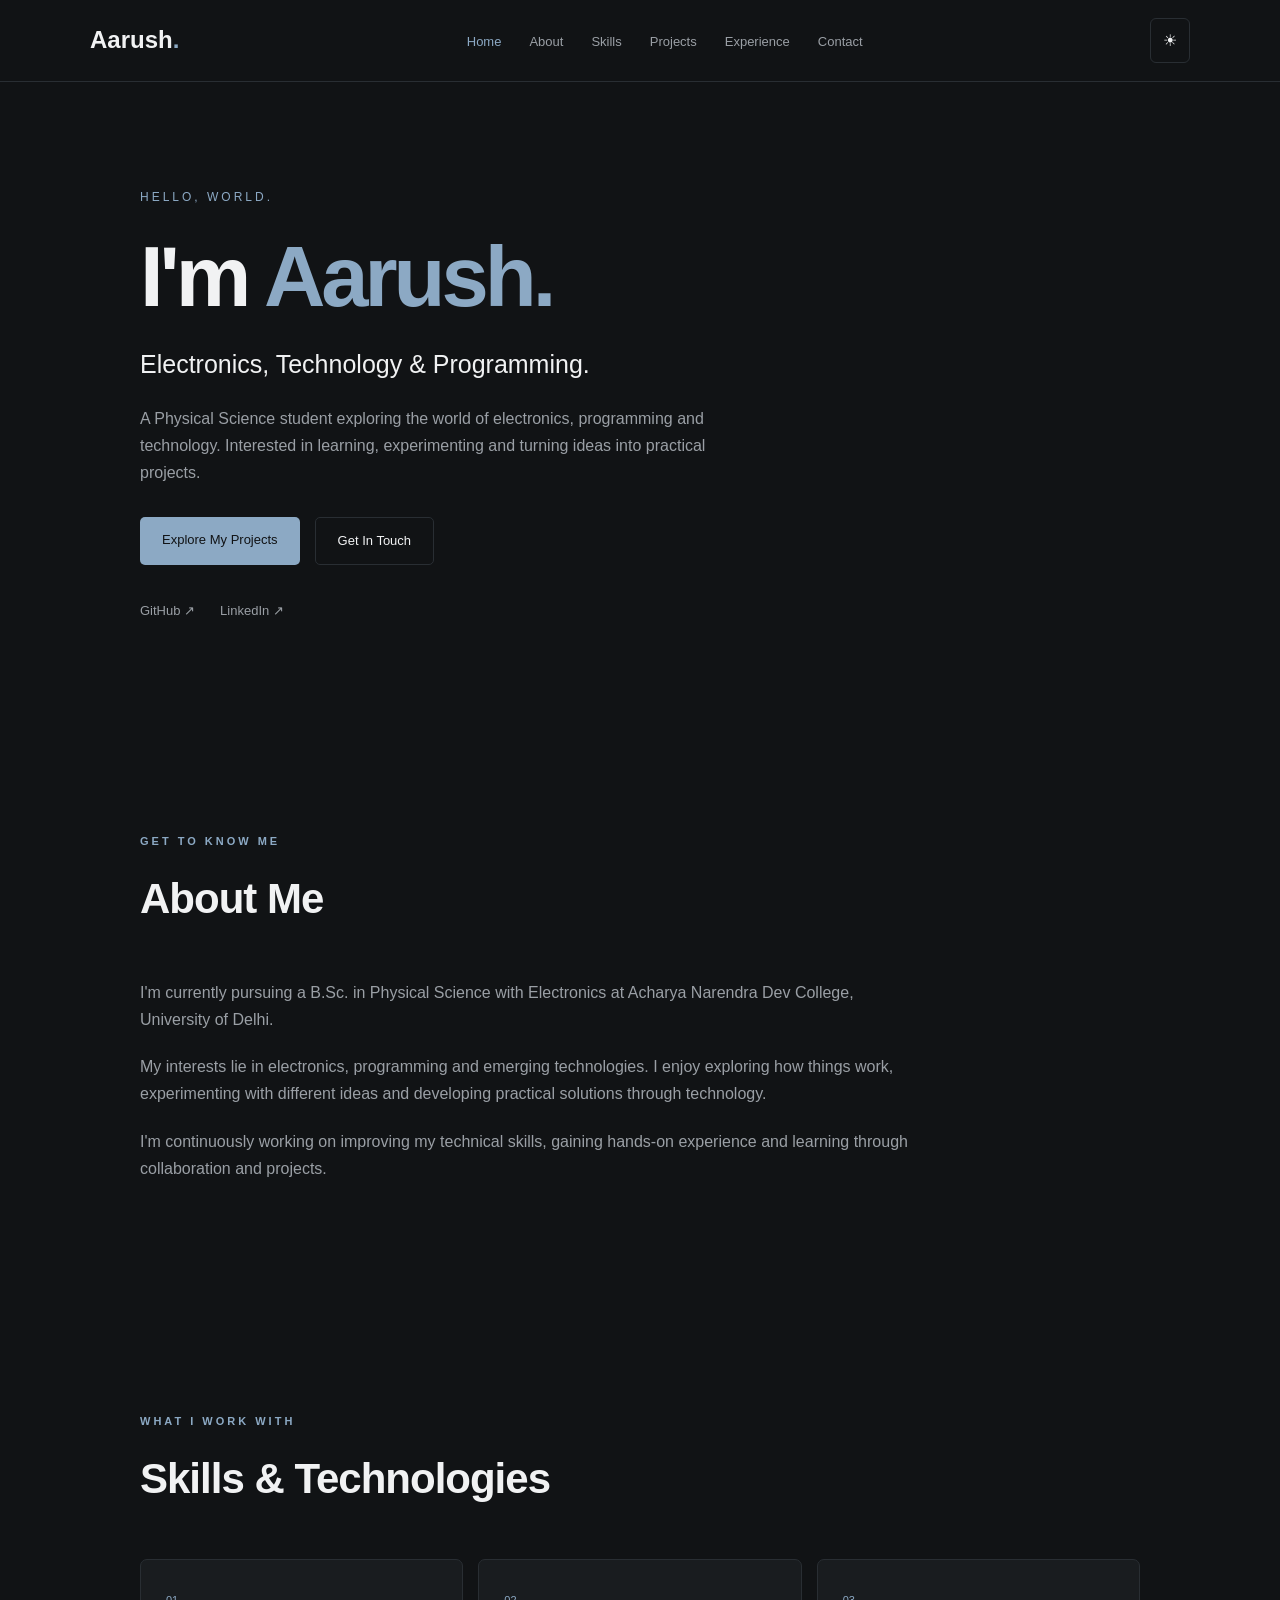
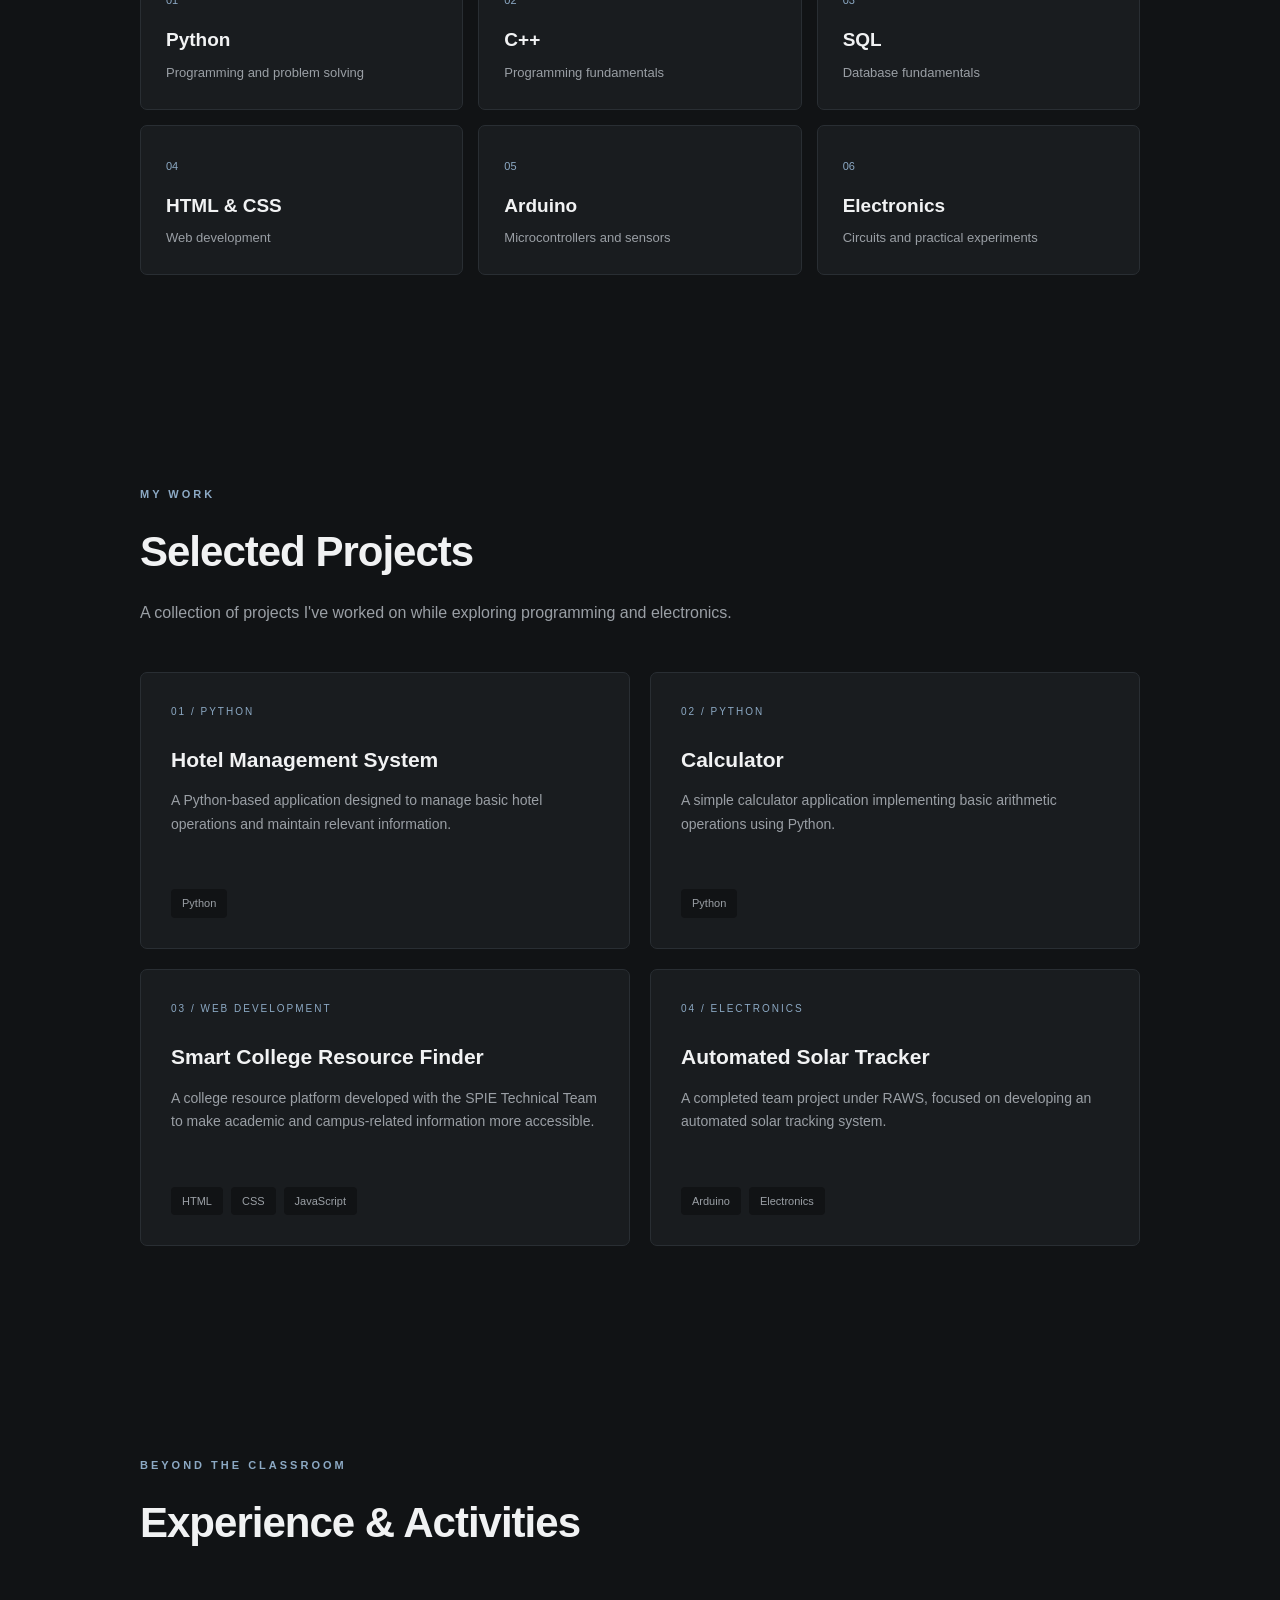
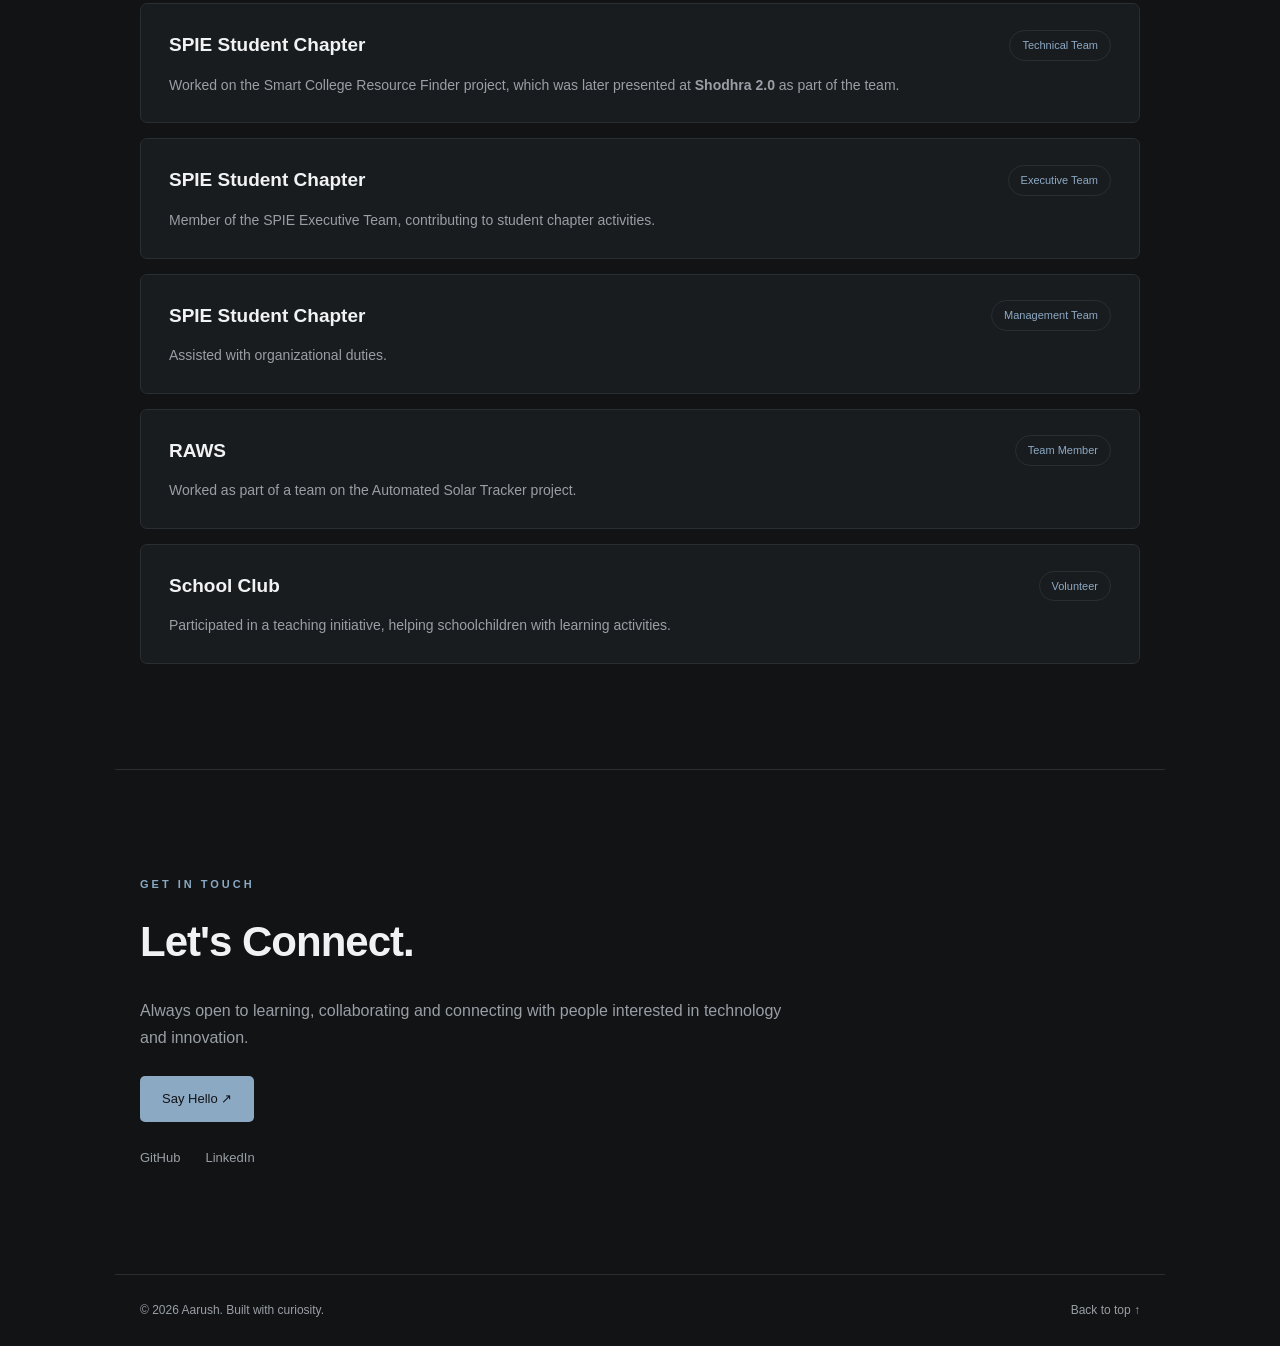
==== index.html @ cb10e786 "Add files via upload" ====
<!DOCTYPE html>
<html lang="en">

<head>
    <meta charset="UTF-8">
    <meta name="viewport" content="width=device-width, initial-scale=1.0">

    <meta name="description" content="Aarush's personal portfolio showcasing projects, skills, and experience in electronics and technology.">

    <title>Aarush | Personal Portfolio</title>

    <link rel="stylesheet" href="style.css">
</head>

<body>

    <!-- NAVIGATION -->
    <header>
        <nav class="navbar">

            <a href="#home" class="logo">Aarush<span>.</span></a>

            <ul class="nav-links" id="nav-links">
                <li><a href="#home">Home</a></li>
                <li><a href="#about">About</a></li>
                <li><a href="#skills">Skills</a></li>
                <li><a href="#projects">Projects</a></li>
                <li><a href="#experience">Experience</a></li>
                <li><a href="#contact">Contact</a></li>
            </ul>

            <div class="nav-actions">

                <button id="theme-toggle" aria-label="Toggle theme">
                    ☀
                </button>

                <button class="menu-toggle" id="menu-toggle"
                    aria-label="Toggle navigation" aria-expanded="false">
                    ☰
                </button>

            </div>

        </nav>
    </header>


    <main>

        <!-- HOME -->
        <section id="home" class="home section">

            <div class="home-content reveal">

                <p class="greeting">HELLO, WORLD.</p>

                <h1>I'm <span>Aarush.</span></h1>

                <h2>Electronics, Technology & Programming.</h2>

                <p class="intro">
                    A Physical Science student exploring the world
                    of electronics, programming and technology.
                    Interested in learning, experimenting and
                    turning ideas into practical projects.
                </p>

                <div class="home-buttons">
                    <a href="#projects" class="btn primary-btn">
                        Explore My Projects
                    </a>

                    <a href="#contact" class="btn secondary-btn">
                        Get In Touch
                    </a>
                </div>

                <div class="social-links">
                    <a href="YOUR_GITHUB_LINK" target="_blank"
                        rel="noopener noreferrer">GitHub ↗</a>

                    <a href="YOUR_LINKEDIN_LINK" target="_blank"
                        rel="noopener noreferrer">LinkedIn ↗</a>
                </div>

            </div>

        </section>


        <!-- ABOUT -->
        <section id="about" class="section">

            <div class="section-heading reveal">
                <p class="section-label">GET TO KNOW ME</p>
                <h2>About Me</h2>
            </div>

            <div class="about-content reveal">

                <p>
                    I'm currently pursuing a B.Sc. in Physical Science
                    with Electronics at Acharya Narendra Dev College,
                    University of Delhi.
                </p>

                <p>
                    My interests lie in electronics, programming and
                    emerging technologies. I enjoy exploring how
                    things work, experimenting with different ideas
                    and developing practical solutions through
                    technology.
                </p>

                <p>
                    I'm continuously working on improving my
                    technical skills, gaining hands-on experience
                    and learning through collaboration and projects.
                </p>

            </div>

        </section>


        <!-- SKILLS -->
        <section id="skills" class="section">

            <div class="section-heading reveal">
                <p class="section-label">WHAT I WORK WITH</p>
                <h2>Skills & Technologies</h2>
            </div>

            <div class="skills-grid reveal">

                <div class="skill-card">
                    <span>01</span>
                    <h3>Python</h3>
                    <p>Programming and problem solving</p>
                </div>

                <div class="skill-card">
                    <span>02</span>
                    <h3>C++</h3>
                    <p>Programming fundamentals</p>
                </div>

                <div class="skill-card">
                    <span>03</span>
                    <h3>SQL</h3>
                    <p>Database fundamentals</p>
                </div>

                <div class="skill-card">
                    <span>04</span>
                    <h3>HTML & CSS</h3>
                    <p>Web development</p>
                </div>

                <div class="skill-card">
                    <span>05</span>
                    <h3>Arduino</h3>
                    <p>Microcontrollers and sensors</p>
                </div>

                <div class="skill-card">
                    <span>06</span>
                    <h3>Electronics</h3>
                    <p>Circuits and practical experiments</p>
                </div>

            </div>

        </section>


        <!-- PROJECTS -->
        <section id="projects" class="section">

            <div class="section-heading reveal">
                <p class="section-label">MY WORK</p>
                <h2>Selected Projects</h2>
                <p class="section-description">
                    A collection of projects I've worked on
                    while exploring programming and electronics.
                </p>
            </div>

            <div class="projects-grid reveal">

                <article class="project-card">

                    <div class="project-number">01 / PYTHON</div>

                    <h3>Hotel Management System</h3>

                    <p>
                        A Python-based application designed to
                        manage basic hotel operations and
                        maintain relevant information.
                    </p>

                    <div class="tags">
                        <span>Python</span>
                    </div>

                </article>


                <article class="project-card">

                    <div class="project-number">02 / PYTHON</div>

                    <h3>Calculator</h3>

                    <p>
                        A simple calculator application
                        implementing basic arithmetic
                        operations using Python.
                    </p>

                    <div class="tags">
                        <span>Python</span>
                    </div>

                </article>


                <article class="project-card">

                    <div class="project-number">03 / WEB DEVELOPMENT</div>

                    <h3>Smart College Resource Finder</h3>

                    <p>
                        A college resource platform developed
                        with the SPIE Technical Team to make
                        academic and campus-related information
                        more accessible.
                    </p>

                    <div class="tags">
                        <span>HTML</span>
                        <span>CSS</span>
                        <span>JavaScript</span>
                    </div>

                </article>


                <article class="project-card">

                    <div class="project-number">04 / ELECTRONICS</div>

                    <h3>Automated Solar Tracker</h3>

                    <p>
                        A completed team project under RAWS,
                        focused on developing an automated
                        solar tracking system.
                    </p>

                    <div class="tags">
                        <span>Arduino</span>
                        <span>Electronics</span>
                    </div>

                </article>

            </div>

        </section>


        <!-- EXPERIENCE -->
        <section id="experience" class="section">

            <div class="section-heading reveal">
                <p class="section-label">BEYOND THE CLASSROOM</p>
                <h2>Experience & Activities</h2>
            </div>

            <div class="experience-list reveal">


                <!-- SPIE TECH -->
                <article class="experience-card">

                    <div class="experience-top">
                        <h3>SPIE Student Chapter</h3>
                        <span class="experience-type">Technical Team</span>
                    </div>

                    <p>
                        Worked on the Smart College Resource Finder
                        project, which was later presented at
                        <strong>Shodhra 2.0</strong> as part of the team.
                    </p>

                </article>


                <!-- SPIE EXECUTIVE -->
                <article class="experience-card">

                    <div class="experience-top">
                        <h3>SPIE Student Chapter</h3>
                        <span class="experience-type">Executive Team</span>
                    </div>

                    <p>
                        Member of the SPIE Executive Team,
                        contributing to student chapter activities.
                    </p>

                </article>


                <!-- SPIE MANAGEMENT -->
                <article class="experience-card">

                    <div class="experience-top">
                        <h3>SPIE Student Chapter</h3>
                        <span class="experience-type">Management Team</span>
                    </div>

                    <p>
                        Assisted with organizational duties.
                    </p>

                </article>


                <!-- RAWS -->
                <article class="experience-card">

                    <div class="experience-top">
                        <h3>RAWS</h3>
                        <span class="experience-type">Team Member</span>
                    </div>

                    <p>
                        Worked as part of a team on the
                        Automated Solar Tracker project.
                    </p>

                </article>


                <!-- SCHOOL CLUB -->
                <article class="experience-card">

                    <div class="experience-top">
                        <h3>School Club</h3>
                        <span class="experience-type">Volunteer</span>
                    </div>

                    <p>
                        Participated in a teaching initiative,
                        helping schoolchildren with learning activities.
                    </p>

                </article>

            </div>

        </section>


        <!-- CONTACT -->
        <section id="contact" class="section">

            <div class="contact-content reveal">

                <p class="section-label">GET IN TOUCH</p>

                <h2>Let's Connect.</h2>

                <p>
                    Always open to learning, collaborating
                    and connecting with people interested
                    in technology and innovation.
                </p>

                <a href="mailto:YOUR_EMAIL" class="btn primary-btn">
                    Say Hello ↗
                </a>

                <div class="contact-socials">

                    <a href="YOUR_GITHUB_LINK" target="_blank"
                        rel="noopener noreferrer">GitHub</a>

                    <a href="YOUR_LINKEDIN_LINK" target="_blank"
                        rel="noopener noreferrer">LinkedIn</a>

                </div>

            </div>

        </section>

    </main>


    <!-- FOOTER -->
    <footer>

        <p>© <span id="year"></span> Aarush. Built with curiosity.</p>

        <a href="#home">Back to top ↑</a>

    </footer>


    <script src="script.js"></script>

</body>
</html>
---- style.css ----
/* GENERAL SETTINGS */

* {
    margin: 0;
    padding: 0;
    box-sizing: border-box;
}

:root {
    --bg: #111315;
    --surface: #191c1f;
    --text: #f1f2f3;
    --muted: #9a9fa5;
    --accent: #8ca9c4;
    --border: #292e33;
}

body.light-theme {
    --bg: #f7f8fa;
    --surface: #ffffff;
    --text: #20252b;
    --muted: #68717c;
    --accent: #426b91;
    --border: #e1e5e9;
}

html {
    scroll-behavior: smooth;
    scroll-padding-top: 90px;
}

body {
    font-family: Arial, Helvetica, sans-serif;
    background: var(--bg);
    color: var(--text);
    line-height: 1.7;
    transition: background 0.3s, color 0.3s;
}

a {
    color: inherit;
    text-decoration: none;
}

button {
    font: inherit;
}


/* NAVIGATION */

header {
    position: sticky;
    top: 0;
    z-index: 1000;
    background: var(--bg);
    border-bottom: 1px solid var(--border);
}

.navbar {
    max-width: 1150px;
    margin: auto;
    padding: 18px 25px;

    display: flex;
    justify-content: space-between;
    align-items: center;
}

.logo {
    font-size: 24px;
    font-weight: 700;
}

.logo span {
    color: var(--accent);
}

.nav-links {
    display: flex;
    gap: 28px;
    list-style: none;
}

.nav-links a {
    font-size: 13px;
    color: var(--muted);
    transition: color 0.3s;
}

.nav-links a:hover,
.nav-links a.active {
    color: var(--accent);
}

.nav-actions {
    display: flex;
    align-items: center;
    gap: 12px;
}

#theme-toggle,
.menu-toggle {
    background: transparent;
    border: 1px solid var(--border);
    color: var(--text);
    padding: 8px 12px;
    border-radius: 6px;
    cursor: pointer;
}

.menu-toggle {
    display: none;
}


/* COMMON SECTIONS */

.section {
    max-width: 1050px;
    margin: auto;
    padding: 105px 25px;
}

.section-heading {
    margin-bottom: 45px;
}

.section-label {
    color: var(--accent);
    font-size: 11px;
    letter-spacing: 3px;
    font-weight: bold;
    margin-bottom: 12px;
}

.section-heading h2,
.contact-content h2 {
    font-size: clamp(30px, 5vw, 42px);
    letter-spacing: -1px;
}

.section-description {
    color: var(--muted);
    margin-top: 12px;
}


/* HOME */

.home {
    min-height: 570px;
    display: flex;
    align-items: center;
}

.home-content {
    max-width: 720px;
}

.greeting {
    color: var(--accent);
    letter-spacing: 3px;
    font-size: 12px;
    margin-bottom: 18px;
}

.home h1 {
    font-size: clamp(55px, 9vw, 85px);
    line-height: 1.2;
    letter-spacing: -4px;
}

.home h1 span {
    color: var(--accent);
}

.home h2 {
    font-size: clamp(18px, 3vw, 25px);
    font-weight: 400;
    margin: 15px 0;
}

.intro {
    max-width: 600px;
    color: var(--muted);
    margin: 20px 0 30px;
}

.home-buttons {
    display: flex;
    flex-wrap: wrap;
    gap: 15px;
}

.btn {
    display: inline-block;
    padding: 12px 22px;
    border-radius: 5px;
    font-size: 13px;
    transition: 0.3s;
}

.primary-btn {
    background: var(--accent);
    color: #111315;
}

.primary-btn:hover {
    opacity: 0.8;
    transform: translateY(-3px);
}

.secondary-btn {
    border: 1px solid var(--border);
}

.secondary-btn:hover {
    border-color: var(--accent);
}

.social-links {
    display: flex;
    gap: 25px;
    margin-top: 35px;
}

.social-links a,
.contact-socials a {
    font-size: 13px;
    color: var(--muted);
    transition: color 0.3s;
}

.social-links a:hover,
.contact-socials a:hover {
    color: var(--accent);
}


/* ABOUT */

.about-content {
    max-width: 780px;
}

.about-content p {
    color: var(--muted);
    margin-bottom: 20px;
    font-size: 16px;
}


/* SKILLS */

.skills-grid {
    display: grid;
    grid-template-columns: repeat(3, 1fr);
    gap: 15px;
}

.skill-card {
    padding: 25px;
    background: var(--surface);
    border: 1px solid var(--border);
    border-radius: 7px;
    transition: 0.3s;
}

.skill-card:hover {
    transform: translateY(-5px);
    border-color: var(--accent);
}

.skill-card span {
    font-size: 11px;
    color: var(--accent);
}

.skill-card h3 {
    margin: 12px 0 5px;
    font-size: 19px;
}

.skill-card p {
    font-size: 13px;
    color: var(--muted);
}


/* PROJECTS */

.projects-grid {
    display: grid;
    grid-template-columns: repeat(2, 1fr);
    gap: 20px;
}

.project-card {
    padding: 30px;
    background: var(--surface);
    border: 1px solid var(--border);
    border-radius: 7px;
    transition: 0.3s;
}

.project-card:hover {
    transform: translateY(-5px);
    border-color: var(--accent);
}

.project-number {
    color: var(--accent);
    font-size: 10px;
    letter-spacing: 2px;
    margin-bottom: 22px;
}

.project-card h3 {
    font-size: 21px;
    margin-bottom: 12px;
}

.project-card p {
    color: var(--muted);
    font-size: 14px;
    min-height: 75px;
}

.tags {
    display: flex;
    flex-wrap: wrap;
    gap: 8px;
    margin-top: 25px;
}

.tags span {
    padding: 5px 11px;
    background: var(--bg);
    color: var(--muted);
    border-radius: 4px;
    font-size: 11px;
}


/* EXPERIENCE */

.experience-list {
    display: flex;
    flex-direction: column;
    gap: 15px;
}

.experience-card {
    padding: 25px 28px;
    border: 1px solid var(--border);
    background: var(--surface);
    border-radius: 7px;
    transition: 0.3s;
}

.experience-card:hover {
    border-color: var(--accent);
}

.experience-top {
    display: flex;
    justify-content: space-between;
    align-items: center;
    gap: 15px;
    flex-wrap: wrap;
    margin-bottom: 12px;
}

.experience-top h3 {
    font-size: 19px;
}

.experience-type {
    font-size: 11px;
    color: var(--accent);
    border: 1px solid var(--border);
    padding: 5px 12px;
    border-radius: 20px;
}

.experience-card p {
    color: var(--muted);
    font-size: 14px;
}


/* CONTACT */

#contact {
    border-top: 1px solid var(--border);
}

.contact-content {
    max-width: 650px;
}

.contact-content h2 {
    margin-bottom: 20px;
}

.contact-content > p:not(.section-label) {
    color: var(--muted);
    margin-bottom: 25px;
}

.contact-socials {
    display: flex;
    gap: 25px;
    margin-top: 25px;
}


/* FOOTER */

footer {
    max-width: 1050px;
    margin: auto;
    padding: 25px;
    border-top: 1px solid var(--border);

    display: flex;
    justify-content: space-between;
    gap: 15px;
    flex-wrap: wrap;

    color: var(--muted);
    font-size: 12px;
}

footer a:hover {
    color: var(--accent);
}


/* ANIMATIONS */

.reveal {
    opacity: 0;
    transform: translateY(20px);
    transition: opacity 0.7s ease, transform 0.7s ease;
}

.reveal.visible {
    opacity: 1;
    transform: translateY(0);
}


/* RESPONSIVE DESIGN */

@media (max-width: 800px) {

    .nav-links {
        gap: 15px;
    }

    .nav-links a {
        font-size: 11px;
    }

    .skills-grid {
        grid-template-columns: repeat(2, 1fr);
    }

}

@media (max-width: 650px) {

    .navbar {
        padding: 15px 20px;
    }

    .menu-toggle {
        display: block;
    }

    .nav-links {
        display: none;
        position: absolute;
        top: 65px;
        left: 0;
        width: 100%;

        flex-direction: column;
        gap: 0;

        background: var(--bg);
        border-bottom: 1px solid var(--border);
        padding: 10px 20px;
    }

    .nav-links.show {
        display: flex;
    }

    .nav-links li a {
        display: block;
        padding: 12px 5px;
        font-size: 14px;
    }

    .section {
        padding: 75px 22px;
    }

    .home {
        min-height: 520px;
    }

    .home h1 {
        letter-spacing: -2px;
    }

    .skills-grid,
    .projects-grid {
        grid-template-columns: 1fr;
    }

    .project-card p {
        min-height: auto;
    }

    .experience-top {
        align-items: flex-start;
        flex-direction: column;
    }

}

@media (prefers-reduced-motion: reduce) {

    *,
    *::before,
    *::after {
        scroll-behavior: auto !important;
        transition-duration: 0.01ms !important;
        animation-duration: 0.01ms !important;
    }

    .reveal {
        opacity: 1;
        transform: none;
    }

}
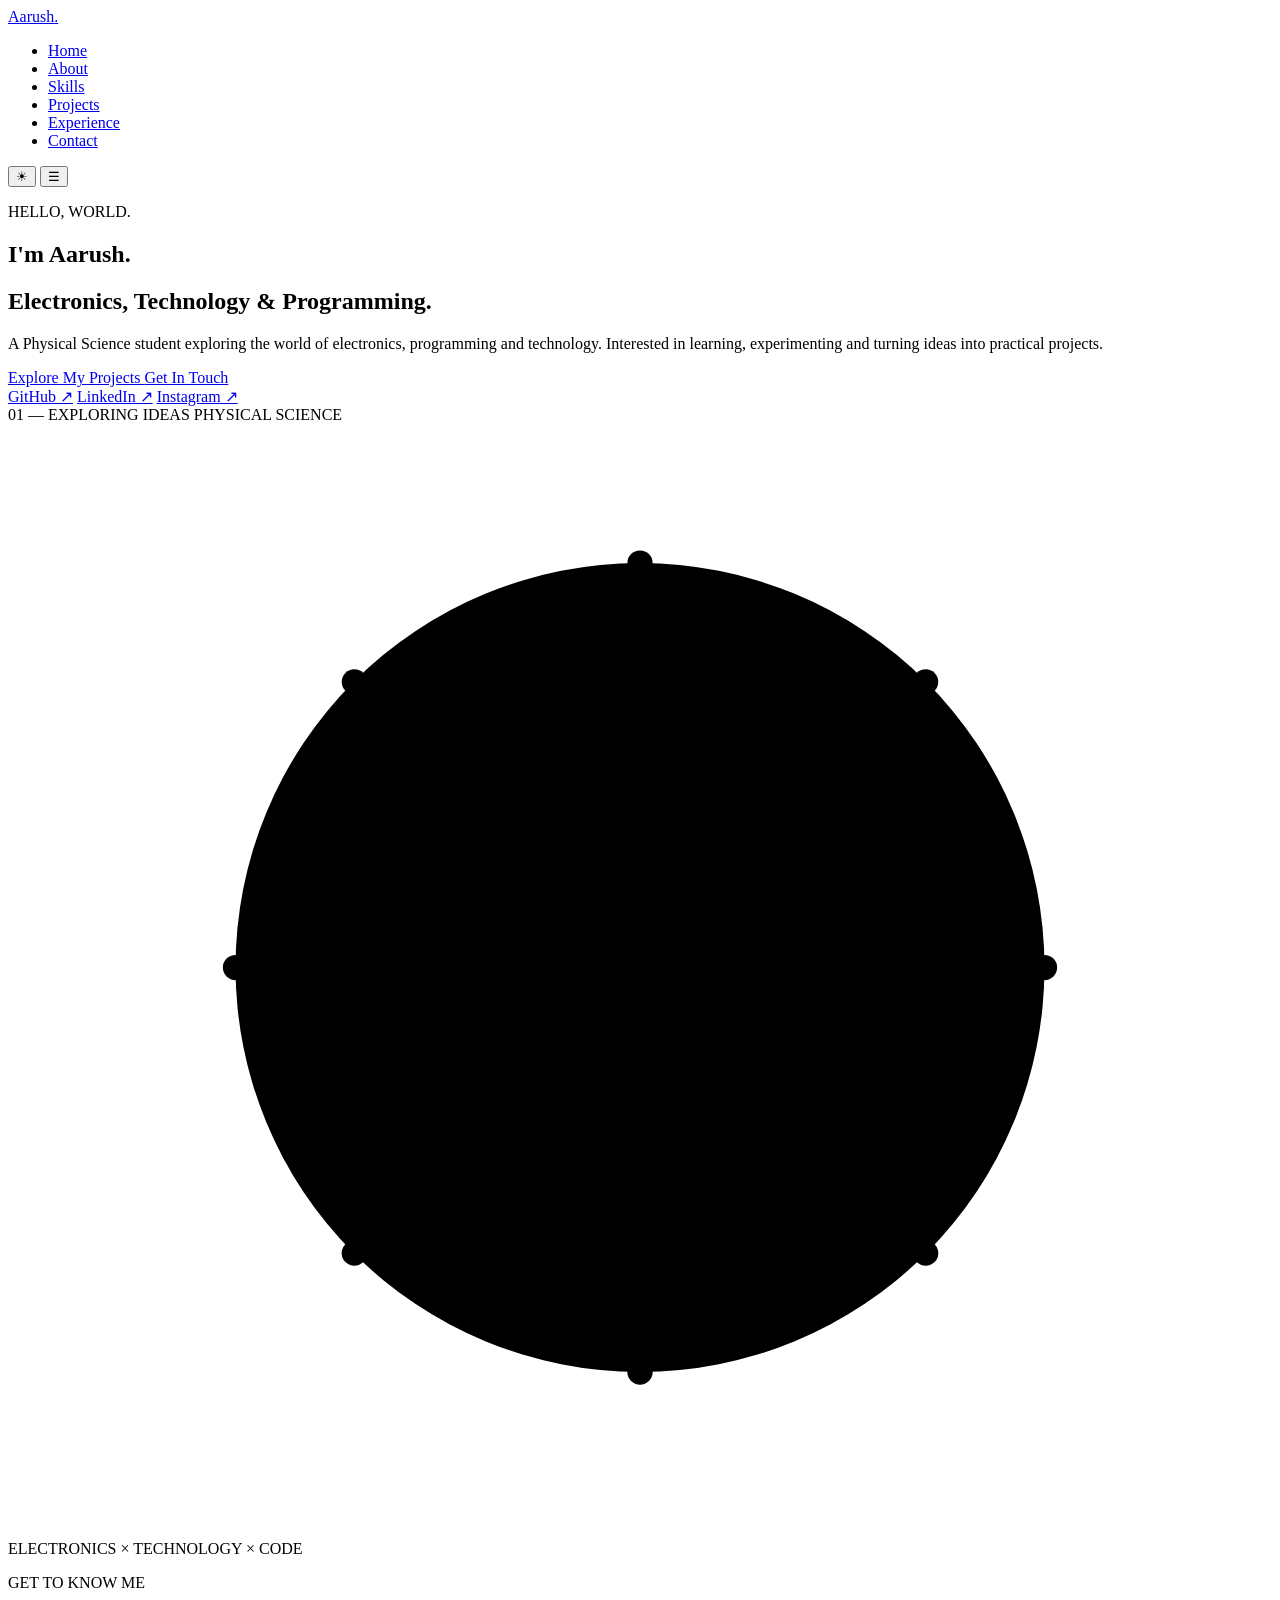
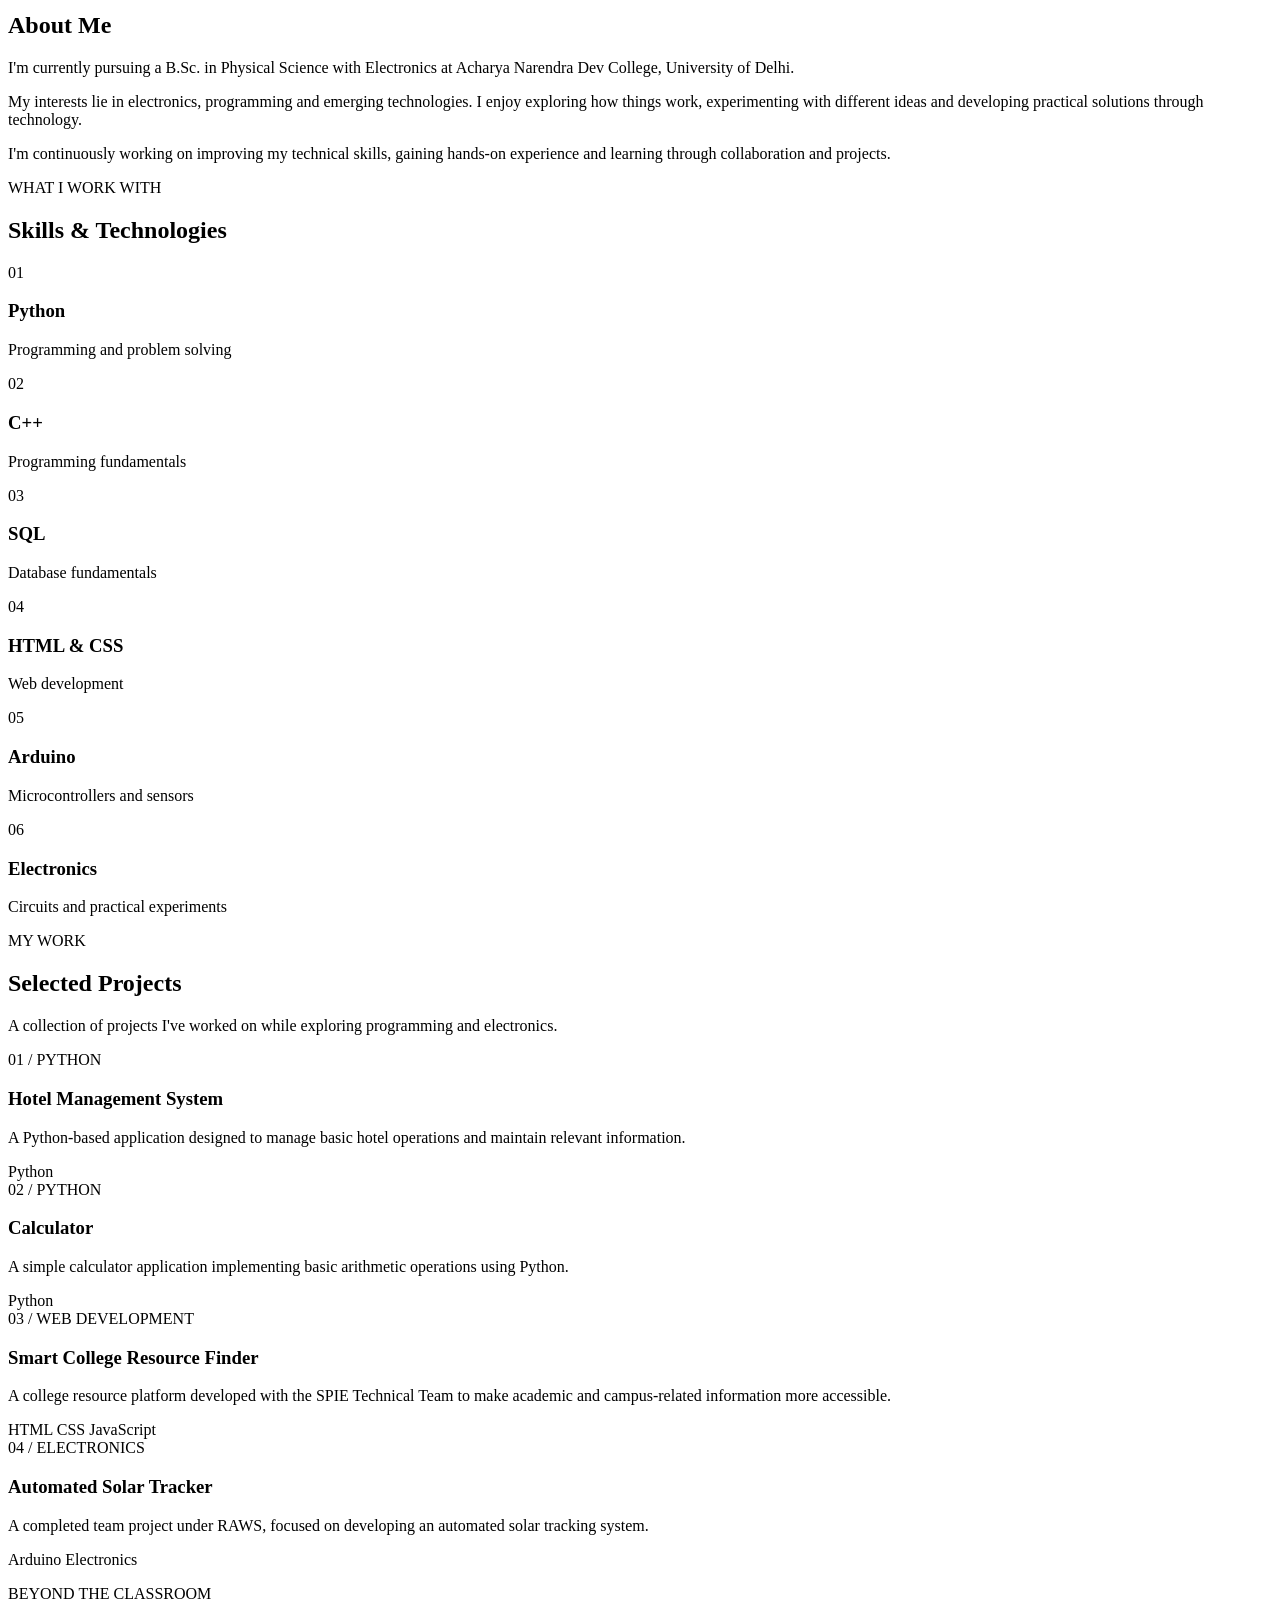
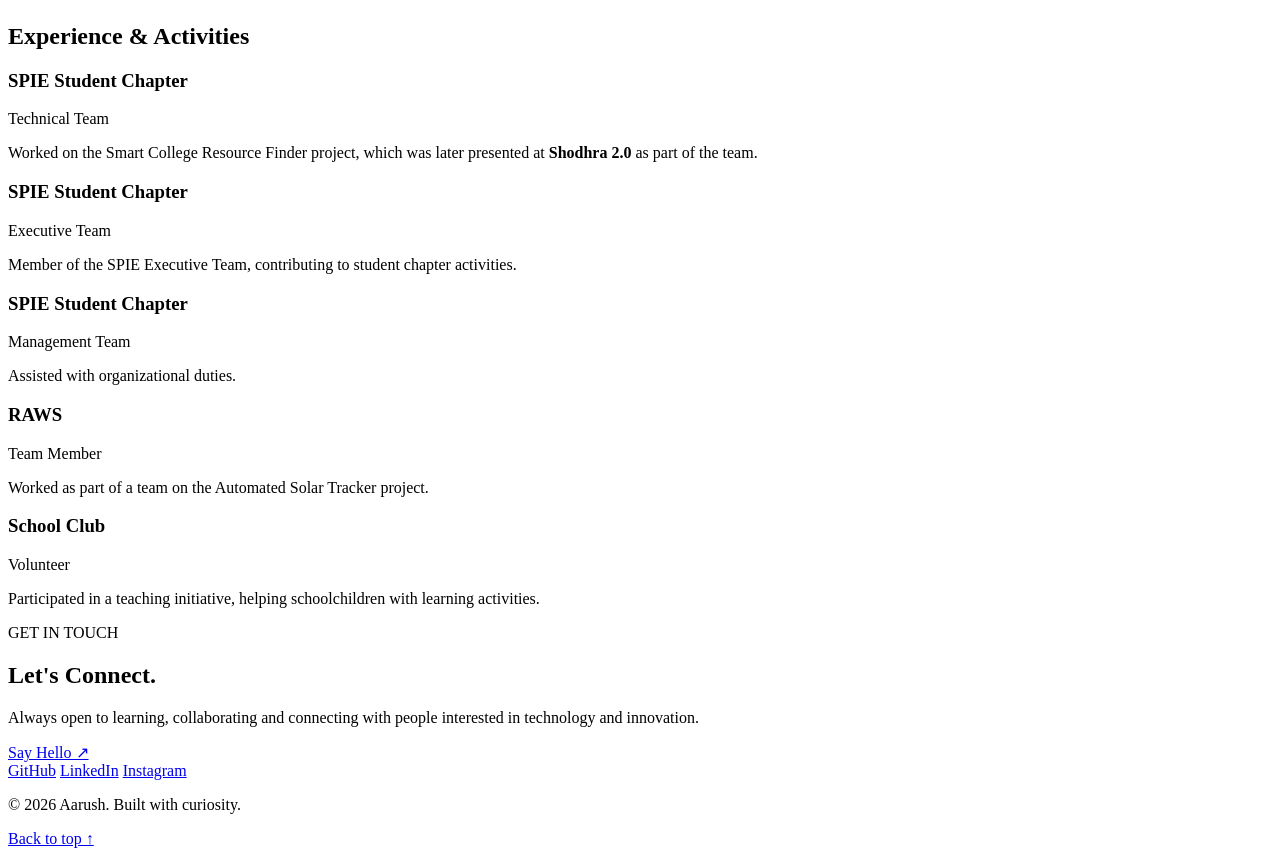
==== commit 92b6a6eb: "Rename index(1).html to index.html" ====
--- a/index.html
+++ b/index.html
@@ -1,420 +1,481 @@
-<!DOCTYPE html>
-<html lang="en">
-
-<head>
-    <meta charset="UTF-8">
-    <meta name="viewport" content="width=device-width, initial-scale=1.0">
-
-    <meta name="description" content="Aarush's personal portfolio showcasing projects, skills, and experience in electronics and technology.">
-
-    <title>Aarush | Personal Portfolio</title>
-
-    <link rel="stylesheet" href="style.css">
-</head>
-
-<body>
-
-    <!-- NAVIGATION -->
-    <header>
-        <nav class="navbar">
-
-            <a href="#home" class="logo">Aarush<span>.</span></a>
-
-            <ul class="nav-links" id="nav-links">
-                <li><a href="#home">Home</a></li>
-                <li><a href="#about">About</a></li>
-                <li><a href="#skills">Skills</a></li>
-                <li><a href="#projects">Projects</a></li>
-                <li><a href="#experience">Experience</a></li>
-                <li><a href="#contact">Contact</a></li>
-            </ul>
-
-            <div class="nav-actions">
-
-                <button id="theme-toggle" aria-label="Toggle theme">
-                    ☀
-                </button>
-
-                <button class="menu-toggle" id="menu-toggle"
-                    aria-label="Toggle navigation" aria-expanded="false">
-                    ☰
-                </button>
-
-            </div>
-
-        </nav>
-    </header>
-
-
-    <main>
-
-        <!-- HOME -->
-        <section id="home" class="home section">
-
-            <div class="home-content reveal">
-
-                <p class="greeting">HELLO, WORLD.</p>
-
-                <h1>I'm <span>Aarush.</span></h1>
-
-                <h2>Electronics, Technology & Programming.</h2>
-
-                <p class="intro">
-                    A Physical Science student exploring the world
-                    of electronics, programming and technology.
-                    Interested in learning, experimenting and
-                    turning ideas into practical projects.
-                </p>
-
-                <div class="home-buttons">
-                    <a href="#projects" class="btn primary-btn">
-                        Explore My Projects
-                    </a>
-
-                    <a href="#contact" class="btn secondary-btn">
-                        Get In Touch
-                    </a>
-                </div>
-
-                <div class="social-links">
-                    <a href="YOUR_GITHUB_LINK" target="_blank"
-                        rel="noopener noreferrer">GitHub ↗</a>
-
-                    <a href="YOUR_LINKEDIN_LINK" target="_blank"
-                        rel="noopener noreferrer">LinkedIn ↗</a>
-                </div>
-
-            </div>
-
-        </section>
-
-
-        <!-- ABOUT -->
-        <section id="about" class="section">
-
-            <div class="section-heading reveal">
-                <p class="section-label">GET TO KNOW ME</p>
-                <h2>About Me</h2>
-            </div>
-
-            <div class="about-content reveal">
-
-                <p>
-                    I'm currently pursuing a B.Sc. in Physical Science
-                    with Electronics at Acharya Narendra Dev College,
-                    University of Delhi.
-                </p>
-
-                <p>
-                    My interests lie in electronics, programming and
-                    emerging technologies. I enjoy exploring how
-                    things work, experimenting with different ideas
-                    and developing practical solutions through
-                    technology.
-                </p>
-
-                <p>
-                    I'm continuously working on improving my
-                    technical skills, gaining hands-on experience
-                    and learning through collaboration and projects.
-                </p>
-
-            </div>
-
-        </section>
-
-
-        <!-- SKILLS -->
-        <section id="skills" class="section">
-
-            <div class="section-heading reveal">
-                <p class="section-label">WHAT I WORK WITH</p>
-                <h2>Skills & Technologies</h2>
-            </div>
-
-            <div class="skills-grid reveal">
-
-                <div class="skill-card">
-                    <span>01</span>
-                    <h3>Python</h3>
-                    <p>Programming and problem solving</p>
-                </div>
-
-                <div class="skill-card">
-                    <span>02</span>
-                    <h3>C++</h3>
-                    <p>Programming fundamentals</p>
-                </div>
-
-                <div class="skill-card">
-                    <span>03</span>
-                    <h3>SQL</h3>
-                    <p>Database fundamentals</p>
-                </div>
-
-                <div class="skill-card">
-                    <span>04</span>
-                    <h3>HTML & CSS</h3>
-                    <p>Web development</p>
-                </div>
-
-                <div class="skill-card">
-                    <span>05</span>
-                    <h3>Arduino</h3>
-                    <p>Microcontrollers and sensors</p>
-                </div>
-
-                <div class="skill-card">
-                    <span>06</span>
-                    <h3>Electronics</h3>
-                    <p>Circuits and practical experiments</p>
-                </div>
-
-            </div>
-
-        </section>
-
-
-        <!-- PROJECTS -->
-        <section id="projects" class="section">
-
-            <div class="section-heading reveal">
-                <p class="section-label">MY WORK</p>
-                <h2>Selected Projects</h2>
-                <p class="section-description">
-                    A collection of projects I've worked on
-                    while exploring programming and electronics.
-                </p>
-            </div>
-
-            <div class="projects-grid reveal">
-
-                <article class="project-card">
-
-                    <div class="project-number">01 / PYTHON</div>
-
-                    <h3>Hotel Management System</h3>
-
-                    <p>
-                        A Python-based application designed to
-                        manage basic hotel operations and
-                        maintain relevant information.
-                    </p>
-
-                    <div class="tags">
-                        <span>Python</span>
-                    </div>
-
-                </article>
-
-
-                <article class="project-card">
-
-                    <div class="project-number">02 / PYTHON</div>
-
-                    <h3>Calculator</h3>
-
-                    <p>
-                        A simple calculator application
-                        implementing basic arithmetic
-                        operations using Python.
-                    </p>
-
-                    <div class="tags">
-                        <span>Python</span>
-                    </div>
-
-                </article>
-
-
-                <article class="project-card">
-
-                    <div class="project-number">03 / WEB DEVELOPMENT</div>
-
-                    <h3>Smart College Resource Finder</h3>
-
-                    <p>
-                        A college resource platform developed
-                        with the SPIE Technical Team to make
-                        academic and campus-related information
-                        more accessible.
-                    </p>
-
-                    <div class="tags">
-                        <span>HTML</span>
-                        <span>CSS</span>
-                        <span>JavaScript</span>
-                    </div>
-
-                </article>
-
-
-                <article class="project-card">
-
-                    <div class="project-number">04 / ELECTRONICS</div>
-
-                    <h3>Automated Solar Tracker</h3>
-
-                    <p>
-                        A completed team project under RAWS,
-                        focused on developing an automated
-                        solar tracking system.
-                    </p>
-
-                    <div class="tags">
-                        <span>Arduino</span>
-                        <span>Electronics</span>
-                    </div>
-
-                </article>
-
-            </div>
-
-        </section>
-
-
-        <!-- EXPERIENCE -->
-        <section id="experience" class="section">
-
-            <div class="section-heading reveal">
-                <p class="section-label">BEYOND THE CLASSROOM</p>
-                <h2>Experience & Activities</h2>
-            </div>
-
-            <div class="experience-list reveal">
-
-
-                <!-- SPIE TECH -->
-                <article class="experience-card">
-
-                    <div class="experience-top">
-                        <h3>SPIE Student Chapter</h3>
-                        <span class="experience-type">Technical Team</span>
-                    </div>
-
-                    <p>
-                        Worked on the Smart College Resource Finder
-                        project, which was later presented at
-                        <strong>Shodhra 2.0</strong> as part of the team.
-                    </p>
-
-                </article>
-
-
-                <!-- SPIE EXECUTIVE -->
-                <article class="experience-card">
-
-                    <div class="experience-top">
-                        <h3>SPIE Student Chapter</h3>
-                        <span class="experience-type">Executive Team</span>
-                    </div>
-
-                    <p>
-                        Member of the SPIE Executive Team,
-                        contributing to student chapter activities.
-                    </p>
-
-                </article>
-
-
-                <!-- SPIE MANAGEMENT -->
-                <article class="experience-card">
-
-                    <div class="experience-top">
-                        <h3>SPIE Student Chapter</h3>
-                        <span class="experience-type">Management Team</span>
-                    </div>
-
-                    <p>
-                        Assisted with organizational duties.
-                    </p>
-
-                </article>
-
-
-                <!-- RAWS -->
-                <article class="experience-card">
-
-                    <div class="experience-top">
-                        <h3>RAWS</h3>
-                        <span class="experience-type">Team Member</span>
-                    </div>
-
-                    <p>
-                        Worked as part of a team on the
-                        Automated Solar Tracker project.
-                    </p>
-
-                </article>
-
-
-                <!-- SCHOOL CLUB -->
-                <article class="experience-card">
-
-                    <div class="experience-top">
-                        <h3>School Club</h3>
-                        <span class="experience-type">Volunteer</span>
-                    </div>
-
-                    <p>
-                        Participated in a teaching initiative,
-                        helping schoolchildren with learning activities.
-                    </p>
-
-                </article>
-
-            </div>
-
-        </section>
-
-
-        <!-- CONTACT -->
-        <section id="contact" class="section">
-
-            <div class="contact-content reveal">
-
-                <p class="section-label">GET IN TOUCH</p>
-
-                <h2>Let's Connect.</h2>
-
-                <p>
-                    Always open to learning, collaborating
-                    and connecting with people interested
-                    in technology and innovation.
-                </p>
-
-                <a href="mailto:YOUR_EMAIL" class="btn primary-btn">
-                    Say Hello ↗
-                </a>
-
-                <div class="contact-socials">
-
-                    <a href="YOUR_GITHUB_LINK" target="_blank"
-                        rel="noopener noreferrer">GitHub</a>
-
-                    <a href="YOUR_LINKEDIN_LINK" target="_blank"
-                        rel="noopener noreferrer">LinkedIn</a>
-
-                </div>
-
-            </div>
-
-        </section>
-
-    </main>
-
-
-    <!-- FOOTER -->
-    <footer>
-
-        <p>© <span id="year"></span> Aarush. Built with curiosity.</p>
-
-        <a href="#home">Back to top ↑</a>
-
-    </footer>
-
-
-    <script src="script.js"></script>
-
-</body>
-</html>+<!DOCTYPE html>
+<html lang="en">
+
+<head>
+    <meta charset="UTF-8">
+    <meta name="viewport" content="width=device-width, initial-scale=1.0">
+
+    <meta name="description" content="Aarush's personal portfolio showcasing projects, skills, and experience in electronics and technology.">
+
+    <title>Aarush | Personal Portfolio</title>
+
+    <link rel="stylesheet" href="style.css">
+</head>
+
+<body>
+
+    <!-- NAVIGATION -->
+    <header>
+        <nav class="navbar">
+
+            <a href="#home" class="logo">Aarush<span>.</span></a>
+
+            <ul class="nav-links" id="nav-links">
+                <li><a href="#home">Home</a></li>
+                <li><a href="#about">About</a></li>
+                <li><a href="#skills">Skills</a></li>
+                <li><a href="#projects">Projects</a></li>
+                <li><a href="#experience">Experience</a></li>
+                <li><a href="#contact">Contact</a></li>
+            </ul>
+
+            <div class="nav-actions">
+
+                <button id="theme-toggle" aria-label="Toggle theme">
+                    ☀
+                </button>
+
+                <button class="menu-toggle" id="menu-toggle"
+                    aria-label="Toggle navigation" aria-expanded="false">
+                    ☰
+                </button>
+
+            </div>
+
+        </nav>
+    </header>
+
+
+    <main>
+
+        <!-- HOME -->
+        <section id="home" class="home section">
+
+            <div class="home-inner">
+
+                <div class="home-content reveal">
+                    <p class="greeting">HELLO, WORLD.</p>
+
+                    <h1>I'm <span>Aarush.</span></h1>
+
+                    <h2>Electronics, Technology &amp; Programming.</h2>
+
+                    <p class="intro">
+                        A Physical Science student exploring the world
+                        of electronics, programming and technology.
+                        Interested in learning, experimenting and
+                        turning ideas into practical projects.
+                    </p>
+
+                    <div class="home-buttons">
+                        <a href="#projects" class="btn primary-btn">
+                            Explore My Projects
+                        </a>
+
+                        <a href="#contact" class="btn secondary-btn">
+                            Get In Touch
+                        </a>
+                    </div>
+
+                    <div class="social-links">
+                        <a href="https://github.com/17aar" target="_blank"
+                           rel="noopener noreferrer">GitHub ↗</a>
+                        <a href="https://www.linkedin.com/in/17aar/" target="_blank"
+                           rel="noopener noreferrer">LinkedIn ↗</a>
+                        <a href="https://www.instagram.com/17aarush/" target="_blank"
+                           rel="noopener noreferrer">Instagram ↗</a>
+                    </div>
+                </div>
+
+                <div class="hero-art reveal" aria-label="Abstract electronics-inspired geometric illustration">
+                    <div class="art-topline">
+                        <span>01 — EXPLORING IDEAS</span>
+                        <span>PHYSICAL SCIENCE</span>
+                    </div>
+
+                    <svg class="circuit-art" viewBox="0 0 500 440"
+                         role="img" aria-labelledby="circuit-title"
+                         xmlns="http://www.w3.org/2000/svg">
+                        <title id="circuit-title">Abstract circuit and geometric illustration</title>
+
+                        <circle cx="250" cy="215" r="160" class="orbit orbit-one"/>
+                        <circle cx="250" cy="215" r="115" class="orbit orbit-two"/>
+                        <circle cx="250" cy="215" r="72" class="orbit orbit-three"/>
+
+                        <g class="circuit-lines">
+                            <path d="M250 55 V115 M250 315 V375"/>
+                            <path d="M90 215 H135 M365 215 H410"/>
+                            <path d="M137 102 L177 142 M323 288 L363 328"/>
+                            <path d="M137 328 L177 288 M323 142 L363 102"/>
+                        </g>
+
+                        <rect x="195" y="160" width="110" height="110"
+                              rx="9" class="chip"/>
+                        <rect x="212" y="177" width="76" height="76"
+                              rx="4" class="chip-inner"/>
+                        <path d="M230 215 H270 M250 195 V235" class="chip-detail"/>
+
+                        <g class="nodes">
+                            <circle cx="250" cy="55" r="5"/>
+                            <circle cx="250" cy="375" r="5"/>
+                            <circle cx="90" cy="215" r="5"/>
+                            <circle cx="410" cy="215" r="5"/>
+                            <circle cx="137" cy="102" r="5"/>
+                            <circle cx="363" cy="328" r="5"/>
+                            <circle cx="137" cy="328" r="5"/>
+                            <circle cx="363" cy="102" r="5"/>
+                        </g>
+
+                        <g class="small-points">
+                            <circle cx="250" cy="100" r="3"/>
+                            <circle cx="250" cy="330" r="3"/>
+                            <circle cx="135" cy="215" r="3"/>
+                            <circle cx="365" cy="215" r="3"/>
+                        </g>
+                    </svg>
+
+                    <div class="art-bottomline">
+                        <span>ELECTRONICS</span>
+                        <span>×</span>
+                        <span>TECHNOLOGY</span>
+                        <span>×</span>
+                        <span>CODE</span>
+                    </div>
+                </div>
+
+            </div>
+        </section>
+
+
+        <!-- ABOUT -->
+        <section id="about" class="section">
+
+            <div class="section-heading reveal">
+                <p class="section-label">GET TO KNOW ME</p>
+                <h2>About Me</h2>
+            </div>
+
+            <div class="about-content reveal">
+
+                <p>
+                    I'm currently pursuing a B.Sc. in Physical Science
+                    with Electronics at Acharya Narendra Dev College,
+                    University of Delhi.
+                </p>
+
+                <p>
+                    My interests lie in electronics, programming and
+                    emerging technologies. I enjoy exploring how
+                    things work, experimenting with different ideas
+                    and developing practical solutions through
+                    technology.
+                </p>
+
+                <p>
+                    I'm continuously working on improving my
+                    technical skills, gaining hands-on experience
+                    and learning through collaboration and projects.
+                </p>
+
+            </div>
+
+        </section>
+
+
+        <!-- SKILLS -->
+        <section id="skills" class="section">
+
+            <div class="section-heading reveal">
+                <p class="section-label">WHAT I WORK WITH</p>
+                <h2>Skills & Technologies</h2>
+            </div>
+
+            <div class="skills-grid reveal">
+
+                <div class="skill-card">
+                    <span>01</span>
+                    <h3>Python</h3>
+                    <p>Programming and problem solving</p>
+                </div>
+
+                <div class="skill-card">
+                    <span>02</span>
+                    <h3>C++</h3>
+                    <p>Programming fundamentals</p>
+                </div>
+
+                <div class="skill-card">
+                    <span>03</span>
+                    <h3>SQL</h3>
+                    <p>Database fundamentals</p>
+                </div>
+
+                <div class="skill-card">
+                    <span>04</span>
+                    <h3>HTML & CSS</h3>
+                    <p>Web development</p>
+                </div>
+
+                <div class="skill-card">
+                    <span>05</span>
+                    <h3>Arduino</h3>
+                    <p>Microcontrollers and sensors</p>
+                </div>
+
+                <div class="skill-card">
+                    <span>06</span>
+                    <h3>Electronics</h3>
+                    <p>Circuits and practical experiments</p>
+                </div>
+
+            </div>
+
+        </section>
+
+
+        <!-- PROJECTS -->
+        <section id="projects" class="section">
+
+            <div class="section-heading reveal">
+                <p class="section-label">MY WORK</p>
+                <h2>Selected Projects</h2>
+                <p class="section-description">
+                    A collection of projects I've worked on
+                    while exploring programming and electronics.
+                </p>
+            </div>
+
+            <div class="projects-grid reveal">
+
+                <article class="project-card">
+
+                    <div class="project-number">01 / PYTHON</div>
+
+                    <h3>Hotel Management System</h3>
+
+                    <p>
+                        A Python-based application designed to
+                        manage basic hotel operations and
+                        maintain relevant information.
+                    </p>
+
+                    <div class="tags">
+                        <span>Python</span>
+                    </div>
+
+                </article>
+
+
+                <article class="project-card">
+
+                    <div class="project-number">02 / PYTHON</div>
+
+                    <h3>Calculator</h3>
+
+                    <p>
+                        A simple calculator application
+                        implementing basic arithmetic
+                        operations using Python.
+                    </p>
+
+                    <div class="tags">
+                        <span>Python</span>
+                    </div>
+
+                </article>
+
+
+                <article class="project-card">
+
+                    <div class="project-number">03 / WEB DEVELOPMENT</div>
+
+                    <h3>Smart College Resource Finder</h3>
+
+                    <p>
+                        A college resource platform developed
+                        with the SPIE Technical Team to make
+                        academic and campus-related information
+                        more accessible.
+                    </p>
+
+                    <div class="tags">
+                        <span>HTML</span>
+                        <span>CSS</span>
+                        <span>JavaScript</span>
+                    </div>
+
+                </article>
+
+
+                <article class="project-card">
+
+                    <div class="project-number">04 / ELECTRONICS</div>
+
+                    <h3>Automated Solar Tracker</h3>
+
+                    <p>
+                        A completed team project under RAWS,
+                        focused on developing an automated
+                        solar tracking system.
+                    </p>
+
+                    <div class="tags">
+                        <span>Arduino</span>
+                        <span>Electronics</span>
+                    </div>
+
+                </article>
+
+            </div>
+
+        </section>
+
+
+        <!-- EXPERIENCE -->
+        <section id="experience" class="section">
+
+            <div class="section-heading reveal">
+                <p class="section-label">BEYOND THE CLASSROOM</p>
+                <h2>Experience & Activities</h2>
+            </div>
+
+            <div class="experience-list reveal">
+
+
+                <!-- SPIE TECH -->
+                <article class="experience-card">
+
+                    <div class="experience-top">
+                        <h3>SPIE Student Chapter</h3>
+                        <span class="experience-type">Technical Team</span>
+                    </div>
+
+                    <p>
+                        Worked on the Smart College Resource Finder
+                        project, which was later presented at
+                        <strong>Shodhra 2.0</strong> as part of the team.
+                    </p>
+
+                </article>
+
+
+                <!-- SPIE EXECUTIVE -->
+                <article class="experience-card">
+
+                    <div class="experience-top">
+                        <h3>SPIE Student Chapter</h3>
+                        <span class="experience-type">Executive Team</span>
+                    </div>
+
+                    <p>
+                        Member of the SPIE Executive Team,
+                        contributing to student chapter activities.
+                    </p>
+
+                </article>
+
+
+                <!-- SPIE MANAGEMENT -->
+                <article class="experience-card">
+
+                    <div class="experience-top">
+                        <h3>SPIE Student Chapter</h3>
+                        <span class="experience-type">Management Team</span>
+                    </div>
+
+                    <p>
+                        Assisted with organizational duties.
+                    </p>
+
+                </article>
+
+
+                <!-- RAWS -->
+                <article class="experience-card">
+
+                    <div class="experience-top">
+                        <h3>RAWS</h3>
+                        <span class="experience-type">Team Member</span>
+                    </div>
+
+                    <p>
+                        Worked as part of a team on the
+                        Automated Solar Tracker project.
+                    </p>
+
+                </article>
+
+
+                <!-- SCHOOL CLUB -->
+                <article class="experience-card">
+
+                    <div class="experience-top">
+                        <h3>School Club</h3>
+                        <span class="experience-type">Volunteer</span>
+                    </div>
+
+                    <p>
+                        Participated in a teaching initiative,
+                        helping schoolchildren with learning activities.
+                    </p>
+
+                </article>
+
+            </div>
+
+        </section>
+
+
+        <!-- CONTACT -->
+        <section id="contact" class="section">
+
+            <div class="contact-content reveal">
+
+                <p class="section-label">GET IN TOUCH</p>
+
+                <h2>Let's Connect.</h2>
+
+                <p>
+                    Always open to learning, collaborating
+                    and connecting with people interested
+                    in technology and innovation.
+                </p>
+
+                <a href="mailto:aarush.pokhriyal.17@gmail.com" class="btn primary-btn">
+                    Say Hello ↗
+                </a>
+
+                <div class="contact-socials">
+
+                    <a href="https://github.com/17aar" target="_blank"
+                        rel="noopener noreferrer">GitHub</a>
+
+                    <a href="https://www.linkedin.com/in/17aar/" target="_blank"
+                        rel="noopener noreferrer">LinkedIn</a>
+
+                    <a href="https://www.instagram.com/17aarush/" target="_blank"
+                        rel="noopener noreferrer">Instagram</a>
+
+                </div>
+
+            </div>
+
+        </section>
+
+    </main>
+
+
+    <!-- FOOTER -->
+    <footer>
+
+        <p>© <span id="year"></span> Aarush. Built with curiosity.</p>
+
+        <a href="#home">Back to top ↑</a>
+
+    </footer>
+
+
+    <script src="script.js"></script>
+
+</body>
+</html>
